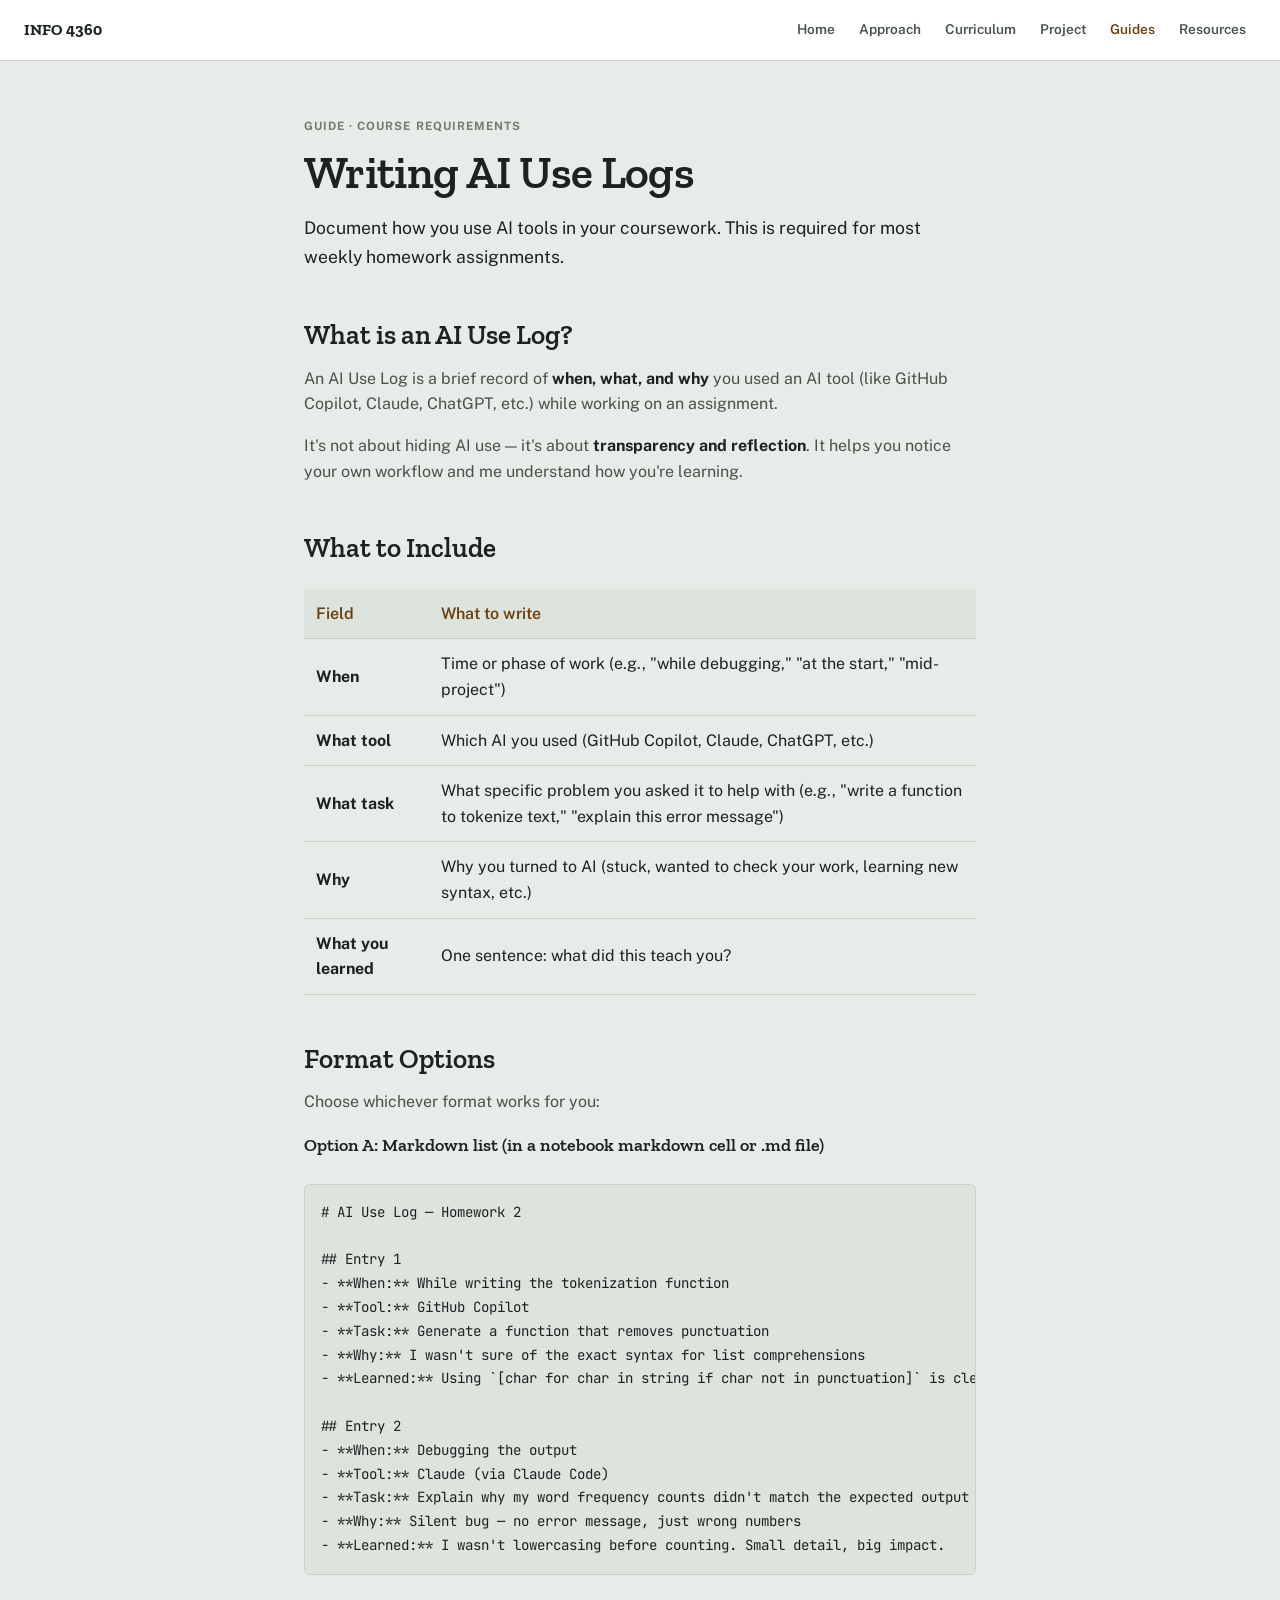
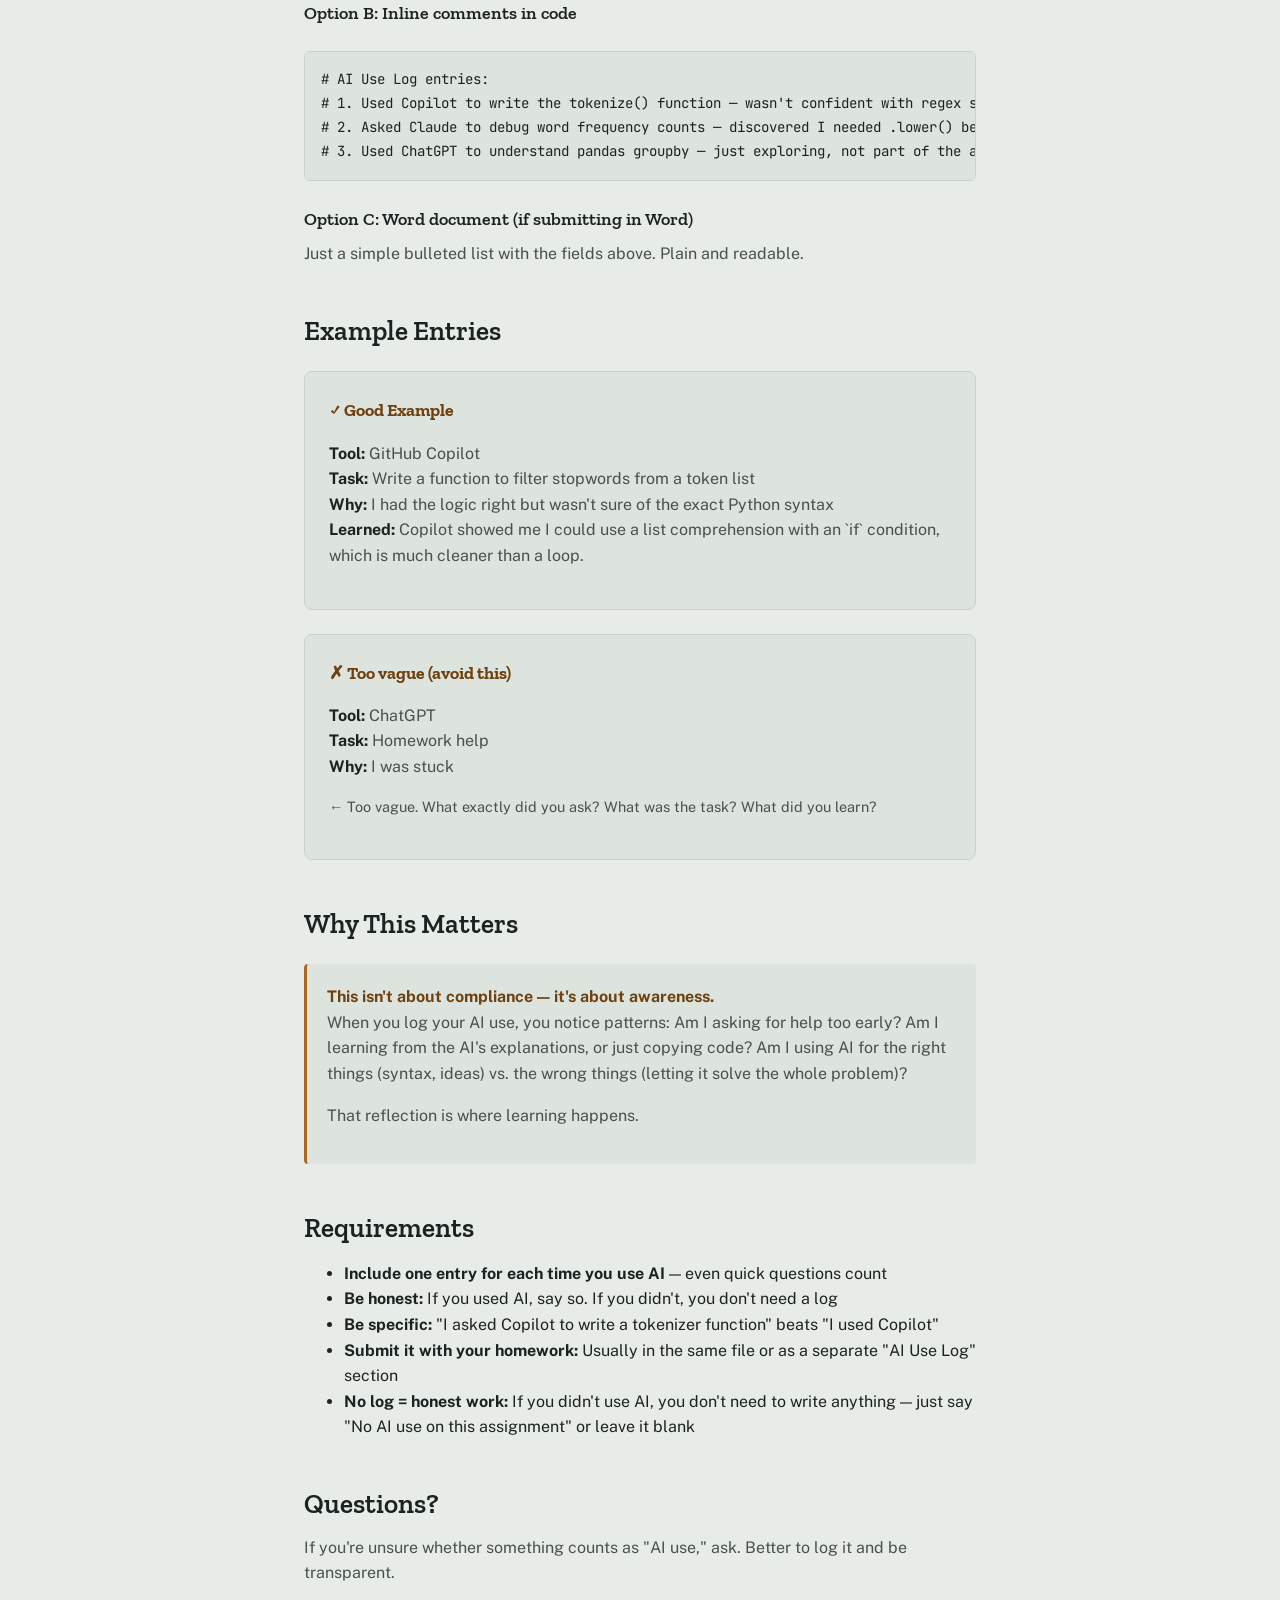
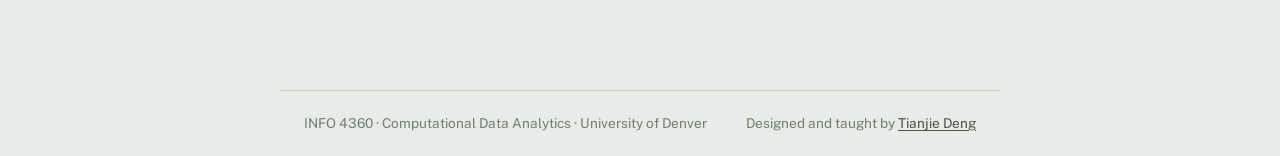
==== ai-use-log-guide.html @ 7dbaddea "Add three new guides: AI use logs, Hugging Face datasets, Jupyter best practices" ====
<!DOCTYPE html>
<html lang="en">
<head>
<meta charset="utf-8">
<meta name="viewport" content="width=device-width, initial-scale=1">
<title>Writing AI Use Logs · INFO 4360</title>
<link rel="icon" href="data:image/svg+xml,%3Csvg xmlns='http://www.w3.org/2000/svg' viewBox='0 0 32 32'%3E%3Crect width='32' height='32' rx='7' fill='%23a8681f'/%3E%3Ctext x='16' y='23' font-family='Georgia,serif' font-size='20' fill='white' text-anchor='middle'%3Ea%3C/text%3E%3C/svg%3E">
<link rel="stylesheet" href="https://fonts.googleapis.com/css2?family=Zilla+Slab:wght@400;500;600;700&family=Public+Sans:wght@400;500;600;700;800&family=JetBrains+Mono:wght@400;500;600&display=swap">
<link rel="stylesheet" href="style.css">
<style>
  code {
    font-family: var(--font-mono);
    font-size: 0.88rem;
    background: var(--surface-alt);
    padding: 0.25rem 0.5rem;
    border-radius: 3px;
    color: var(--accent-ink);
  }

  pre {
    background: var(--surface-alt);
    border: 1px solid var(--line);
    border-radius: 6px;
    padding: 1rem;
    overflow-x: auto;
    margin: 1.5rem 0;
  }

  pre code {
    background: none;
    padding: 0;
    color: var(--ink);
  }

  .concept-box {
    background: var(--surface-alt);
    border-left: 3px solid var(--accent);
    padding: 1.25rem;
    margin: 1.5rem 0;
    border-radius: 4px;
  }

  .concept-box strong { color: var(--accent-ink); }

  .example-card {
    background: var(--surface-alt);
    padding: 1.5rem;
    border-radius: 8px;
    border: 1px solid var(--line);
    margin: 1.5rem 0;
  }

  .example-card h4 {
    font-family: var(--font-display);
    margin: 0 0 1rem;
    color: var(--accent-ink);
    font-size: 1.1rem;
  }

  table {
    width: 100%;
    border-collapse: collapse;
    margin: 1.5rem 0;
  }

  th, td {
    text-align: left;
    padding: 0.75rem;
    border-bottom: 1px solid var(--line);
  }

  th {
    background: var(--surface-alt);
    font-weight: 600;
    color: var(--accent-ink);
  }
</style>
</head>
<body>

<header class="site-header">
  <a class="brand" href="index.html">INFO 4360</a>
  <nav class="site-nav">
    <a href="index.html">Home</a>
    <a href="approach.html">Approach</a>
    <a href="curriculum.html">Curriculum</a>
    <a href="project.html">Project</a>
    <a href="guides.html" aria-current="page">Guides</a>
    <a href="resources.html">Resources</a>
  </nav>
</header>

<main>
  <p class="eyebrow">Guide · Course Requirements</p>
  <h1>Writing AI Use Logs</h1>
  <p class="lede">Document how you use AI tools in your coursework. This is required for most weekly homework assignments.</p>

  <h2>What is an AI Use Log?</h2>

  <p>An AI Use Log is a brief record of <strong>when, what, and why</strong> you used an AI tool (like GitHub Copilot, Claude, ChatGPT, etc.) while working on an assignment.</p>

  <p>It's not about hiding AI use — it's about <strong>transparency and reflection</strong>. It helps you notice your own workflow and me understand how you're learning.</p>

  <h2>What to Include</h2>

  <table>
    <thead>
      <tr>
        <th>Field</th>
        <th>What to write</th>
      </tr>
    </thead>
    <tbody>
      <tr>
        <td><strong>When</strong></td>
        <td>Time or phase of work (e.g., "while debugging," "at the start," "mid-project")</td>
      </tr>
      <tr>
        <td><strong>What tool</strong></td>
        <td>Which AI you used (GitHub Copilot, Claude, ChatGPT, etc.)</td>
      </tr>
      <tr>
        <td><strong>What task</strong></td>
        <td>What specific problem you asked it to help with (e.g., "write a function to tokenize text," "explain this error message")</td>
      </tr>
      <tr>
        <td><strong>Why</strong></td>
        <td>Why you turned to AI (stuck, wanted to check your work, learning new syntax, etc.)</td>
      </tr>
      <tr>
        <td><strong>What you learned</strong></td>
        <td>One sentence: what did this teach you?</td>
      </tr>
    </tbody>
  </table>

  <h2>Format Options</h2>

  <p>Choose whichever format works for you:</p>

  <h3>Option A: Markdown list (in a notebook markdown cell or .md file)</h3>

  <pre><code># AI Use Log — Homework 2

## Entry 1
- **When:** While writing the tokenization function
- **Tool:** GitHub Copilot
- **Task:** Generate a function that removes punctuation
- **Why:** I wasn't sure of the exact syntax for list comprehensions
- **Learned:** Using `[char for char in string if char not in punctuation]` is cleaner than a loop

## Entry 2
- **When:** Debugging the output
- **Tool:** Claude (via Claude Code)
- **Task:** Explain why my word frequency counts didn't match the expected output
- **Why:** Silent bug — no error message, just wrong numbers
- **Learned:** I wasn't lowercasing before counting. Small detail, big impact.</code></pre>

  <h3>Option B: Inline comments in code</h3>

  <pre><code># AI Use Log entries:
# 1. Used Copilot to write the tokenize() function — wasn't confident with regex syntax
# 2. Asked Claude to debug word frequency counts — discovered I needed .lower() before counting
# 3. Used ChatGPT to understand pandas groupby — just exploring, not part of the assignment</code></pre>

  <h3>Option C: Word document (if submitting in Word)</h3>

  <p>Just a simple bulleted list with the fields above. Plain and readable.</p>

  <h2>Example Entries</h2>

  <div class="example-card">
    <h4>✓ Good Example</h4>
    <p><strong>Tool:</strong> GitHub Copilot<br>
    <strong>Task:</strong> Write a function to filter stopwords from a token list<br>
    <strong>Why:</strong> I had the logic right but wasn't sure of the exact Python syntax<br>
    <strong>Learned:</strong> Copilot showed me I could use a list comprehension with an `if` condition, which is much cleaner than a loop.</p>
  </div>

  <div class="example-card">
    <h4>✗ Too vague (avoid this)</h4>
    <p><strong>Tool:</strong> ChatGPT<br>
    <strong>Task:</strong> Homework help<br>
    <strong>Why:</strong> I was stuck</p>
    <p style="font-size: 0.9rem; color: var(--ink-soft);">← Too vague. What exactly did you ask? What was the task? What did you learn?</p>
  </div>

  <h2>Why This Matters</h2>

  <div class="concept-box">
    <strong>This isn't about compliance — it's about awareness.</strong>
    <p>When you log your AI use, you notice patterns: Am I asking for help too early? Am I learning from the AI's explanations, or just copying code? Am I using AI for the right things (syntax, ideas) vs. the wrong things (letting it solve the whole problem)?</p>
    <p>That reflection is where learning happens.</p>
  </div>

  <h2>Requirements</h2>

  <ul>
    <li><strong>Include one entry for each time you use AI</strong> — even quick questions count</li>
    <li><strong>Be honest:</strong> If you used AI, say so. If you didn't, you don't need a log</li>
    <li><strong>Be specific:</strong> "I asked Copilot to write a tokenizer function" beats "I used Copilot"</li>
    <li><strong>Submit it with your homework:</strong> Usually in the same file or as a separate "AI Use Log" section</li>
    <li><strong>No log = honest work:</strong> If you didn't use AI, you don't need to write anything — just say "No AI use on this assignment" or leave it blank</li>
  </ul>

  <h2>Questions?</h2>

  <p>If you're unsure whether something counts as "AI use," ask. Better to log it and be transparent.</p>
</main>

<footer class="byline">
  <span>INFO 4360 &middot; Computational Data Analytics &middot; University of Denver</span>
  <span>Designed and taught by <a href="https://daniels.du.edu/directory/tianjie-deng/">Tianjie Deng</a></span>
</footer>

</body>
</html>
---- style.css ----
/* INFO 4360 course site — shared styles */

:root {
  --bg: #e8ece8;
  --surface: #ffffff;
  --surface-alt: #dde3dd;
  --line: #c9d1c8;
  --ink: #1b2320;
  --ink-soft: #46524a;
  --ink-faint: #6f7d73;
  --accent: #a8681f;
  --accent-ink: #6e4210;
  --accent-soft: #f1e3cd;
  --focus: #a8681f;

  --font-display: 'Zilla Slab', Georgia, 'Times New Roman', serif;
  --font-body: 'Public Sans', -apple-system, 'Segoe UI', Helvetica, Arial, sans-serif;
  --font-mono: 'JetBrains Mono', ui-monospace, SFMono-Regular, Menlo, Consolas, monospace;
}

@media (prefers-color-scheme: dark) {
  :root:not([data-theme="light"]) {
    --bg: #141815;
    --surface: #1b211c;
    --surface-alt: #232a24;
    --line: #313b32;
    --ink: #e8ece5;
    --ink-soft: #b7c1b7;
    --ink-faint: #7f8c81;
    --accent: #d99a4a;
    --accent-ink: #f0b874;
    --accent-soft: #3a2c17;
    --focus: #d99a4a;
  }
}

:root[data-theme="dark"] {
  --bg: #141815;
  --surface: #1b211c;
  --surface-alt: #232a24;
  --line: #313b32;
  --ink: #e8ece5;
  --ink-soft: #b7c1b7;
  --ink-faint: #7f8c81;
  --accent: #d99a4a;
  --accent-ink: #f0b874;
  --accent-soft: #3a2c17;
  --focus: #d99a4a;
}

* { box-sizing: border-box; }

html { -webkit-text-size-adjust: 100%; }

body {
  margin: 0;
  background: var(--bg);
  color: var(--ink);
  font-family: var(--font-body);
  line-height: 1.6;
  -webkit-font-smoothing: antialiased;
}

@media (prefers-reduced-motion: reduce) {
  * { transition: none !important; animation: none !important; scroll-behavior: auto !important; }
}

html { scroll-behavior: smooth; }

img { max-width: 100%; height: auto; }

a { color: var(--accent-ink); text-underline-offset: 2px; }

:focus-visible { outline: 2px solid var(--focus); outline-offset: 2px; border-radius: 2px; }

/* ---- site header / nav ---- */

.site-header {
  position: sticky;
  top: 0;
  z-index: 10;
  display: flex;
  align-items: center;
  gap: 20px;
  flex-wrap: wrap;
  padding: 14px 24px;
  background: var(--surface);
  border-bottom: 1px solid var(--line);
}

.site-header .brand {
  font-family: var(--font-display);
  font-weight: 700;
  font-size: 1rem;
  letter-spacing: 0.01em;
  color: var(--ink);
  text-decoration: none;
  white-space: nowrap;
}

.site-nav {
  display: flex;
  gap: 4px;
  flex-wrap: wrap;
  margin-left: auto;
}

.site-nav a {
  font-size: 0.85rem;
  font-weight: 600;
  color: var(--ink-soft);
  text-decoration: none;
  padding: 5px 10px;
  border-radius: 6px;
}

.site-nav a:hover { color: var(--ink); background: var(--surface-alt); }

.site-nav a[aria-current="page"] { color: var(--accent-ink); }

/* ---- layout ---- */

main {
  max-width: 720px;
  margin: 0 auto;
  padding: 56px 24px 88px;
}

/* ---- type ---- */

.eyebrow {
  font-size: 0.72rem;
  font-weight: 700;
  letter-spacing: 0.09em;
  text-transform: uppercase;
  color: var(--ink-faint);
  margin: 0 0 12px;
}

h1 {
  font-family: var(--font-display);
  font-weight: 600;
  font-size: clamp(2rem, 1.5rem + 2vw, 2.85rem);
  line-height: 1.12;
  letter-spacing: -0.015em;
  text-wrap: balance;
  margin: 0 0 16px;
  color: var(--ink);
}

h2 {
  font-family: var(--font-display);
  font-weight: 600;
  font-size: clamp(1.4rem, 1.2rem + 0.8vw, 1.7rem);
  line-height: 1.2;
  text-wrap: balance;
  margin: 48px 0 14px;
  color: var(--ink);
}

h3 {
  font-family: var(--font-display);
  font-weight: 600;
  font-size: 1.12rem;
  margin: 0 0 8px;
  color: var(--ink);
}

p { margin: 0 0 16px; color: var(--ink-soft); }

strong { color: var(--ink); font-weight: 700; }

.lede {
  font-size: 1.1rem;
  line-height: 1.62;
  color: var(--ink);
  max-width: 60ch;
}

.subtitle {
  font-size: 1.15rem;
  line-height: 1.5;
  font-weight: 500;
  color: var(--ink-soft);
  max-width: 56ch;
  margin: 0 0 24px;
}

.section-lede {
  font-size: 0.95rem;
  color: var(--ink-faint);
  margin: 0 0 24px;
}

.hero {
  padding-bottom: 24px;
  border-bottom: 1px solid var(--line);
}

/* ---- home: quick-link cards ---- */

.cards {
  display: grid;
  grid-template-columns: repeat(auto-fit, minmax(210px, 1fr));
  gap: 12px;
  margin: 32px 0 20px;
}

.card {
  display: flex;
  flex-direction: column;
  gap: 6px;
  padding: 16px 18px;
  background: var(--surface);
  border: 1px solid var(--line);
  border-radius: 12px;
  text-decoration: none;
  color: inherit;
  transition: transform 150ms, border-color 150ms, box-shadow 150ms;
}

.card:hover {
  border-color: var(--accent);
  transform: translateY(-2px);
  box-shadow: 0 8px 22px -14px rgba(0, 0, 0, 0.3);
}

.card h3 { font-size: 1rem; margin: 0; }
.card p { font-size: 0.86rem; color: var(--ink-faint); margin: 0; line-height: 1.5; flex: 1; }
.card .go { font-size: 0.78rem; font-weight: 700; color: var(--accent-ink); letter-spacing: 0.02em; }

.enrolled-note {
  font-size: 0.92rem;
  color: var(--ink-faint);
  margin: 8px 0 0;
  padding: 12px 16px;
  border-left: 2px solid var(--accent);
  background: var(--surface-alt);
  border-radius: 0 8px 8px 0;
}

/* ---- at a glance ---- */

.glance {
  display: grid;
  grid-template-columns: max-content 1fr;
  gap: 8px 20px;
  margin: 28px 0 0;
  font-size: 0.92rem;
}

.glance dt { color: var(--ink-faint); }
.glance dd { margin: 0; color: var(--ink); }

/* ---- curriculum arc ---- */

ol.arc {
  counter-reset: arc;
  list-style: none;
  margin: 0;
  padding: 0;
  display: flex;
  flex-direction: column;
  gap: 24px;
}

ol.arc li {
  position: relative;
  padding-left: 44px;
}

ol.arc li::before {
  counter-increment: arc;
  content: counter(arc, decimal-leading-zero);
  position: absolute;
  left: 0;
  top: 2px;
  font-family: var(--font-mono);
  font-size: 0.8rem;
  font-weight: 500;
  color: var(--accent);
}

ol.arc li p { margin: 4px 0 0; font-size: 0.93rem; color: var(--ink-soft); }

/* ---- generic content lists ---- */

.stack { list-style: none; margin: 0; padding: 0; display: flex; flex-direction: column; gap: 18px; }
.stack > li { font-size: 0.95rem; color: var(--ink-soft); }
.stack h3 { margin-bottom: 4px; }
.stack h3 + p { margin: 0; font-size: 0.93rem; }

.readings { list-style: none; margin: 0; padding: 0; display: flex; flex-direction: column; gap: 14px; }
.readings li {
  font-size: 0.92rem;
  color: var(--ink-soft);
  line-height: 1.5;
  padding-left: 16px;
  border-left: 2px solid var(--line);
}
.readings cite { font-style: normal; font-weight: 600; color: var(--ink); }

.tags { display: flex; flex-wrap: wrap; gap: 8px; margin: 8px 0 0; }
.tags li {
  list-style: none;
  font-size: 0.8rem;
  font-family: var(--font-mono);
  color: var(--ink-soft);
  background: var(--surface-alt);
  border: 1px solid var(--line);
  border-radius: 999px;
  padding: 3px 10px;
}

.phase {
  border: 1px solid var(--line);
  border-radius: 12px;
  padding: 18px 20px;
  background: var(--surface);
  margin-bottom: 14px;
}
.phase h3 { margin-bottom: 6px; }
.phase p { margin: 0; font-size: 0.93rem; }

/* ---- footer / byline ---- */

.byline {
  border-top: 1px solid var(--line);
  max-width: 720px;
  margin: 0 auto;
  padding: 22px 24px 40px;
  font-size: 0.85rem;
  color: var(--ink-faint);
  display: flex;
  flex-wrap: wrap;
  gap: 6px 18px;
  justify-content: space-between;
}

.byline a { color: var(--ink-soft); }

/* ---- responsive ---- */

@media (max-width: 680px) {
  main { padding-top: 40px; }
  .site-nav { font-size: 0.8rem; margin-left: 0; }
  .site-header { gap: 10px; }
}
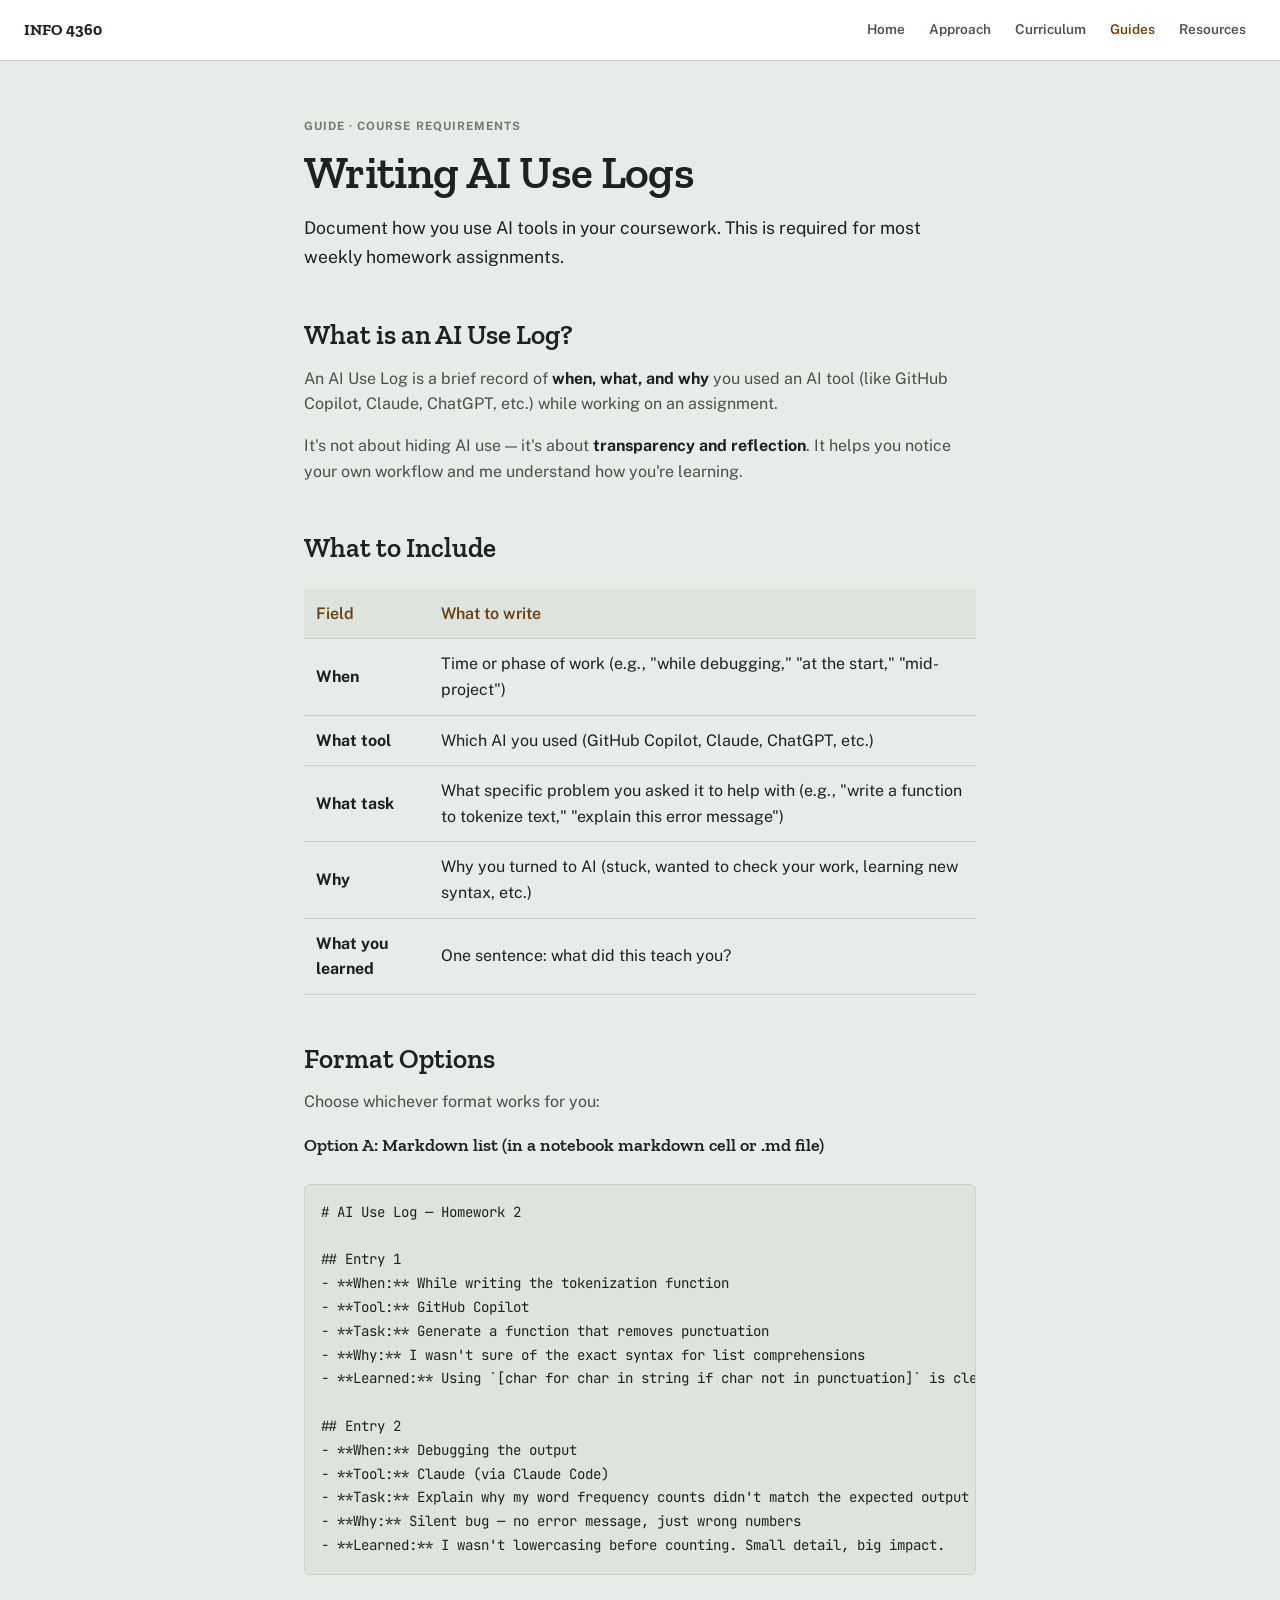
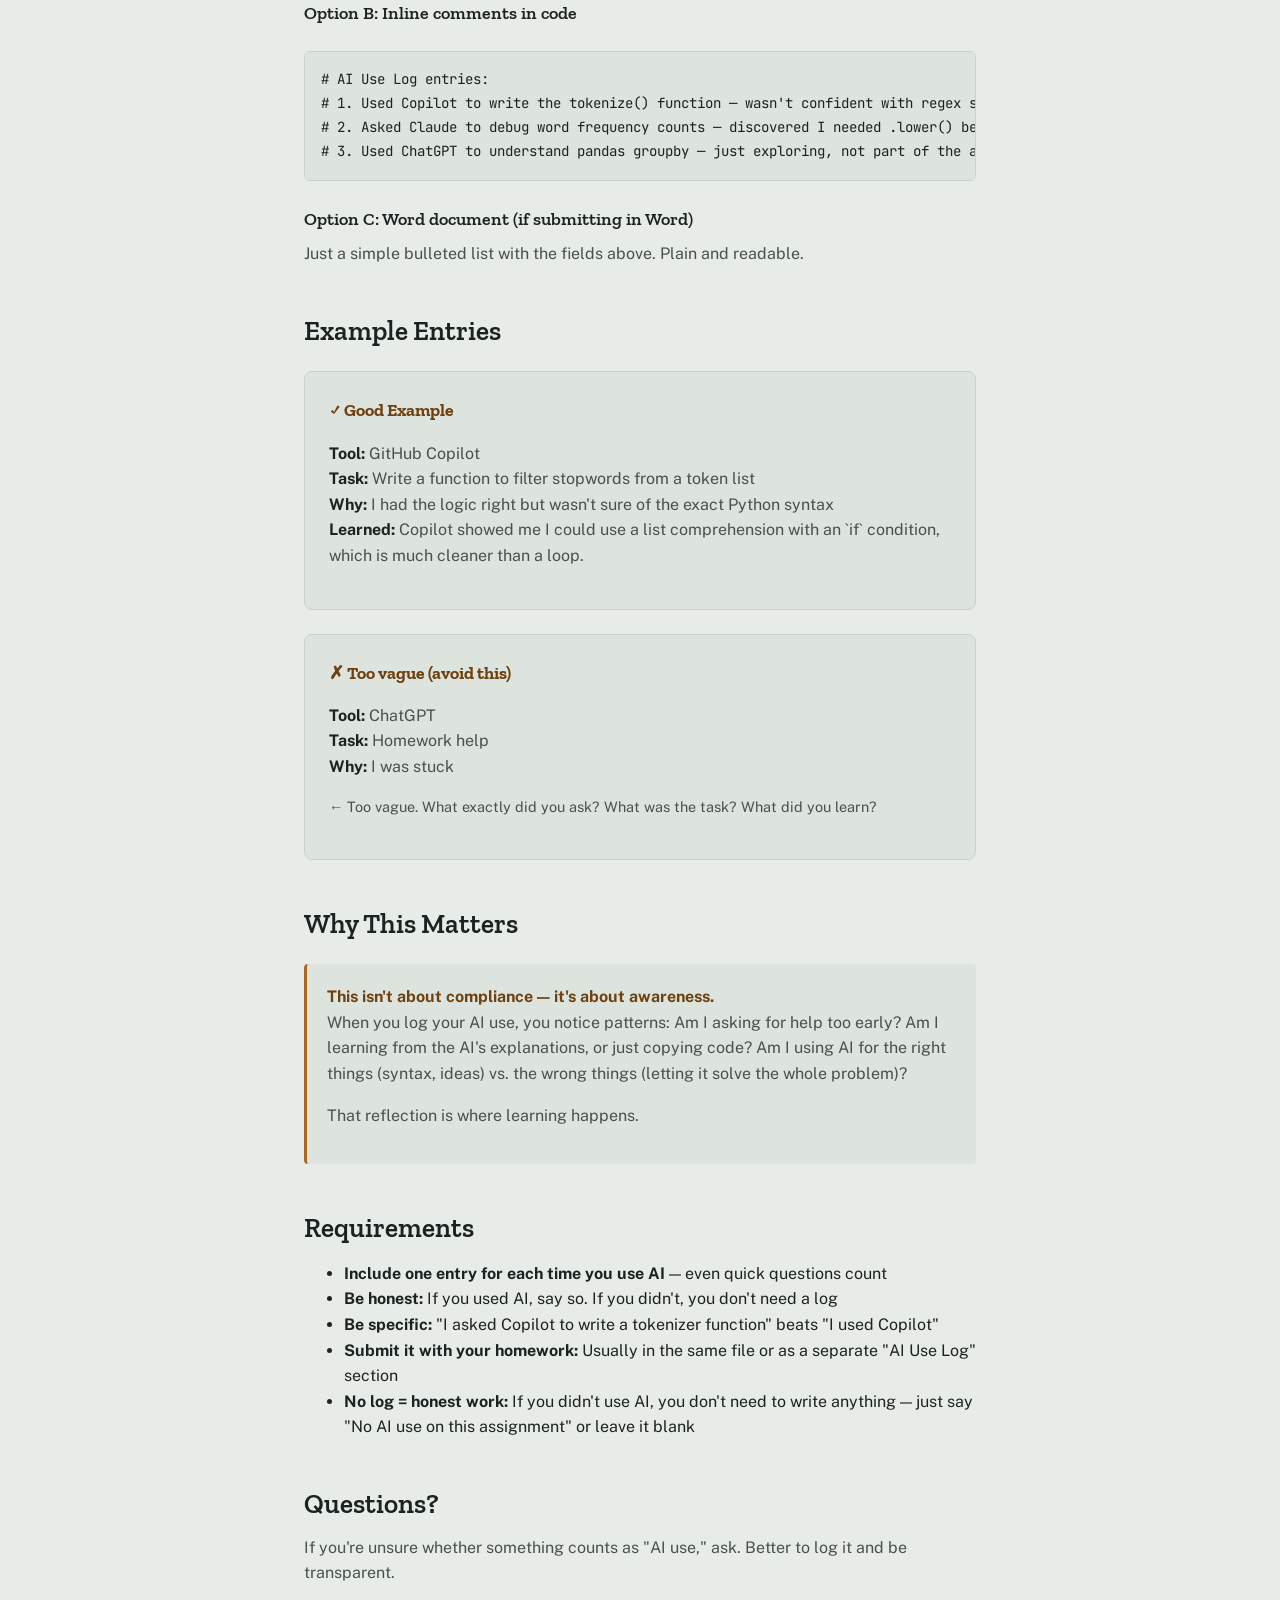
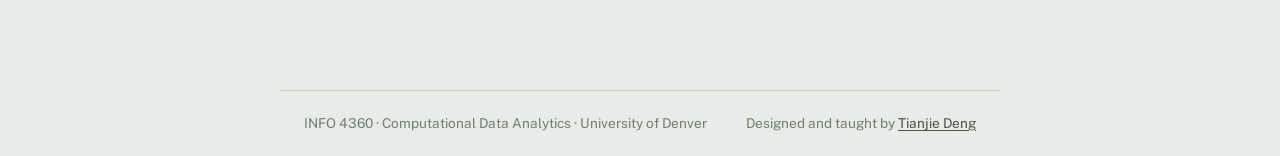
==== commit 81f86497: "Minor edits on the navigation bars" ====
--- a/ai-use-log-guide.html
+++ b/ai-use-log-guide.html
@@ -84,7 +84,6 @@
     <a href="index.html">Home</a>
     <a href="approach.html">Approach</a>
     <a href="curriculum.html">Curriculum</a>
-    <a href="project.html">Project</a>
     <a href="guides.html" aria-current="page">Guides</a>
     <a href="resources.html">Resources</a>
   </nav>
